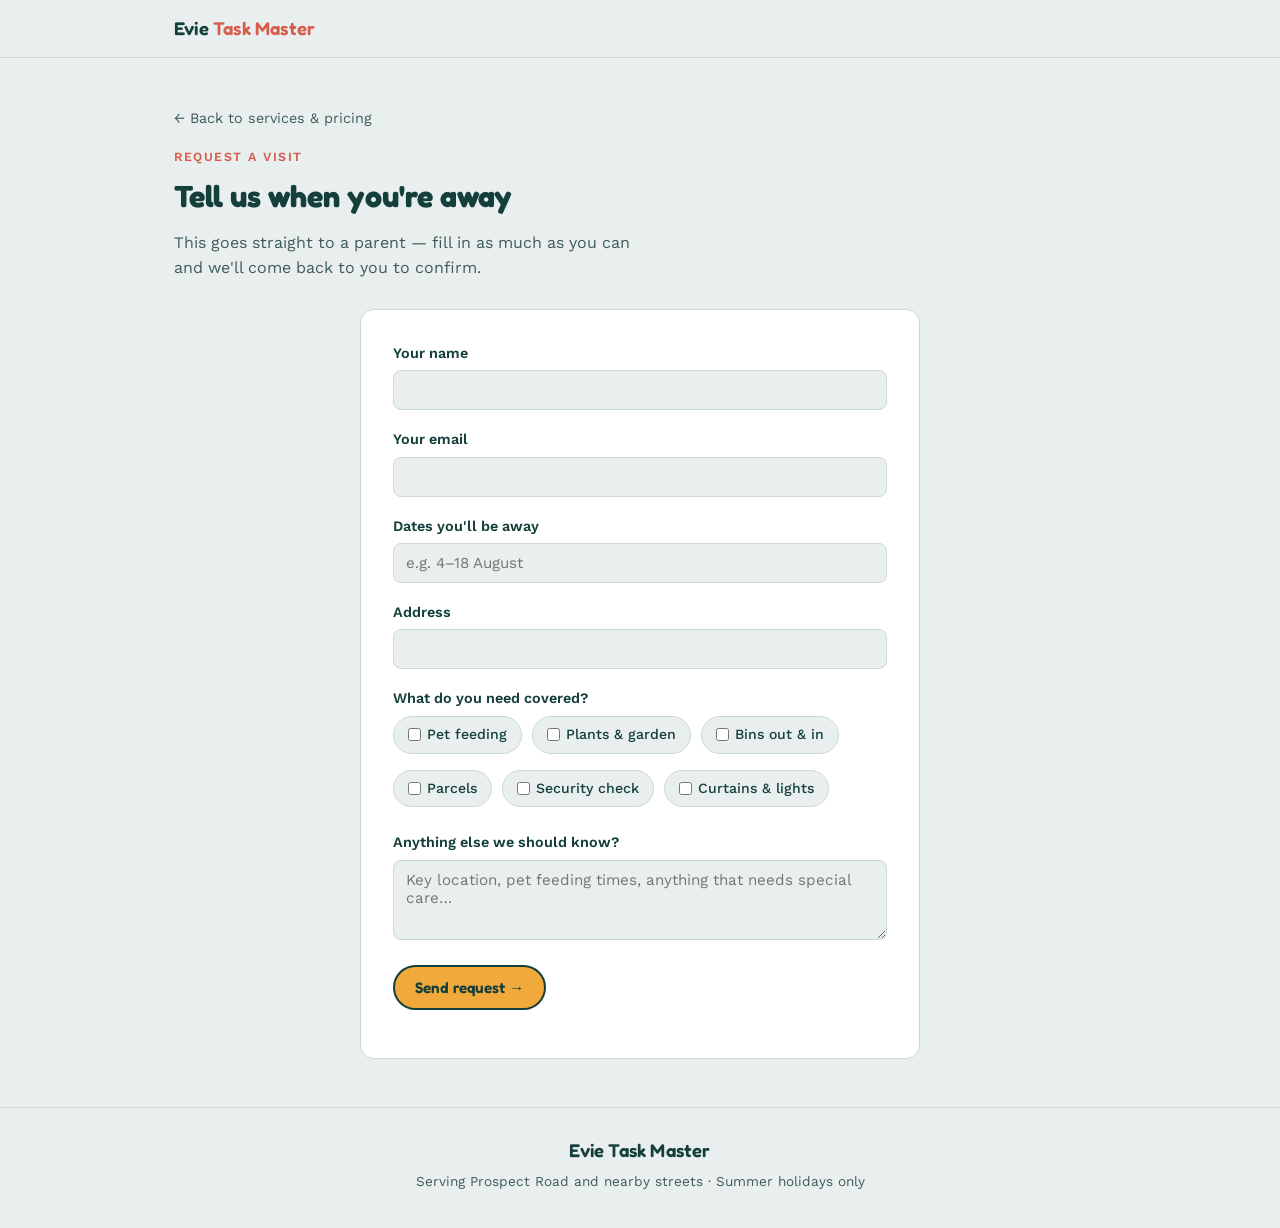
==== contact.html @ 544d4926 "Add files via upload" ====
<!DOCTYPE html>
<html lang="en">
<head>
<meta charset="UTF-8">
<meta name="viewport" content="width=device-width, initial-scale=1.0">
<title>Request a visit — Evie Task Master</title>
<meta name="description" content="Request a holiday visit from Evie Task Master — Prospect Road and nearby.">
<link rel="preconnect" href="https://fonts.googleapis.com">
<link rel="preconnect" href="https://fonts.gstatic.com" crossorigin>
<link href="https://fonts.googleapis.com/css2?family=Fredoka:wght@500;600;700&family=Work+Sans:wght@400;500;600&display=swap" rel="stylesheet">
<link rel="stylesheet" href="styles.css">

<!--
  SETUP NEEDED before this goes live:
  1. Go to formspree.io and sign up free with the email you want enquiries
     sent to (this can be your own email — it stays private, it's never
     shown anywhere in this page's code).
  2. Create a new form, copy the endpoint it gives you
     (looks like https://formspree.io/f/abcd1234).
  3. Paste that into the form's "action" attribute below, replacing
     YOUR_FORM_ID.
  Until that's done, the form will not actually deliver anywhere.
-->
</head>
<body>

<header>
  <div class="wrap">
    <a class="brand" href="index.html">Evie <span>Task Master</span></a>
  </div>
</header>

<section>
  <div class="wrap">
    <a class="back-link" href="index.html">← Back to services &amp; pricing</a>
    <span class="eyebrow">Request a visit</span>
    <h1 style="font-size:1.9rem;">Tell us when you're away</h1>
    <p style="color:var(--text-soft); max-width:46ch; margin-top:6px;">This goes straight to a parent — fill in as much as you can and we'll come back to you to confirm.</p>

    <div class="contact-card" style="margin-top:28px;">
      <form id="requestForm" action="https://formspree.io/f/YOUR_FORM_ID" method="POST">
        <input type="hidden" name="_subject" value="Evie Task Master – New visit request">

        <div class="field">
          <label for="name">Your name</label>
          <input type="text" id="name" name="name" required>
        </div>

        <div class="field">
          <label for="email">Your email</label>
          <input type="email" id="email" name="email" required>
        </div>

        <div class="field">
          <label for="dates">Dates you'll be away</label>
          <input type="text" id="dates" name="dates" placeholder="e.g. 4–18 August">
        </div>

        <div class="field">
          <label for="address">Address</label>
          <input type="text" id="address" name="address" required>
        </div>

        <div class="field">
          <label>What do you need covered?</label>
          <div class="check-grid">
            <label><input type="checkbox" name="services" value="Pet feeding"> Pet feeding</label>
            <label><input type="checkbox" name="services" value="Plants & garden"> Plants &amp; garden</label>
            <label><input type="checkbox" name="services" value="Bins out & in"> Bins out &amp; in</label>
            <label><input type="checkbox" name="services" value="Parcels"> Parcels</label>
            <label><input type="checkbox" name="services" value="Security check"> Security check</label>
            <label><input type="checkbox" name="services" value="Curtains & lights"> Curtains &amp; lights</label>
          </div>
        </div>

        <div class="field">
          <label for="notes">Anything else we should know?</label>
          <textarea id="notes" name="notes" placeholder="Key location, pet feeding times, anything that needs special care…"></textarea>
        </div>

        <button type="submit" class="btn" id="submitBtn">Send request →</button>
      </form>
      <p class="form-msg" id="formMsg" role="status"></p>
    </div>
  </div>
</section>

<footer>
  <span class="brand">Evie Task Master</span>
  Serving Prospect Road and nearby streets · Summer holidays only
</footer>

<script>
  const form = document.getElementById('requestForm');
  const msg = document.getElementById('formMsg');
  const btn = document.getElementById('submitBtn');

  form.addEventListener('submit', async (e) => {
    e.preventDefault();
    btn.disabled = true;
    btn.textContent = 'Sending…';
    msg.textContent = '';
    msg.className = 'form-msg';

    try {
      const response = await fetch(form.action, {
        method: 'POST',
        body: new FormData(form),
        headers: { 'Accept': 'application/json' }
      });

      if (response.ok) {
        form.reset();
        form.hidden = true;
        msg.textContent = "Thanks! That's been sent through — we'll reply by email to confirm.";
        msg.className = 'form-msg success';
      } else {
        throw new Error('Form service returned an error');
      }
    } catch (err) {
      msg.textContent = "Sorry, that didn't send. Please try again, or check the form is set up correctly.";
      msg.className = 'form-msg error';
      btn.disabled = false;
      btn.textContent = 'Send request →';
    }
  });
</script>

</body>
</html>
---- styles.css ----
:root{
  --ink:#143F3B;
  --paper:#E9EFEF;
  --paper-card:#FFFFFF;
  --marigold:#F2A93B;
  --marigold-dark:#D88F1F;
  --postmark:#D85C4C;
  --line:#CBD9D6;
  --text-soft:#3E5B57;
  --radius:14px;

  --cat-cream:#E9CDA3;
  --blossom:#F0A9B8;
  --blossom-soft:#F6CBD5;
  --sage:#8FB89B;
  --sky-glass:#C7E2E2;
  --kraft:#C9A476;
}

*{box-sizing:border-box;}
html{scroll-behavior:smooth;}
@media (prefers-reduced-motion: reduce){
  html{scroll-behavior:auto;}
  *{transition:none !important;}
}

body{
  margin:0;
  background:var(--paper);
  color:var(--ink);
  font-family:'Work Sans', sans-serif;
  line-height:1.55;
}

h1,h2,h3{
  font-family:'Fredoka', sans-serif;
  margin:0 0 .4em;
  color:var(--ink);
}

a{color:var(--ink);}
a:focus-visible, button:focus-visible, input:focus-visible, textarea:focus-visible{
  outline:3px solid var(--marigold-dark);
  outline-offset:2px;
}

.wrap{
  max-width:980px;
  margin:0 auto;
  padding:0 24px;
  position:relative;
}

/* Header */
header{
  position:sticky;
  top:0;
  background:rgba(233,239,239,0.92);
  backdrop-filter:blur(6px);
  border-bottom:1px solid var(--line);
  z-index:10;
}
header .wrap{
  display:flex;
  align-items:center;
  justify-content:space-between;
  padding-top:14px;
  padding-bottom:14px;
}
.brand{
  font-family:'Fredoka', sans-serif;
  font-weight:600;
  font-size:1.15rem;
  letter-spacing:.2px;
  text-decoration:none;
}
.brand span{color:var(--postmark);}

.btn{
  display:inline-block;
  background:var(--marigold);
  color:var(--ink);
  font-family:'Fredoka', sans-serif;
  font-weight:600;
  text-decoration:none;
  padding:11px 20px;
  border-radius:999px;
  border:2px solid var(--ink);
  transition:transform .15s ease, background .15s ease;
  font-size:.95rem;
  cursor:pointer;
}
.btn:hover{background:var(--marigold-dark); transform:translateY(-1px);}
.btn-small{padding:8px 16px; font-size:.85rem;}
.btn:disabled{opacity:.6; cursor:default; transform:none;}

/* Decorative doodles */
.doodle{position:absolute; pointer-events:none;}

/* Hero */
.hero{padding:64px 0 56px; overflow:hidden;}
.hero .wrap{
  display:flex;
  align-items:center;
  justify-content:space-between;
  gap:40px;
}
.hero .wrap > div:first-child{flex:1 1 420px;}
.hero .postmark{flex:0 0 172px;}
.hero h1{font-size:2.6rem; line-height:1.08;}
.hero p.lede{font-size:1.15rem; color:var(--text-soft); max-width:32ch; margin:0 0 28px;}

/* Postmark badge */
.postmark{
  width:172px; height:172px; border-radius:50%;
  border:3px dashed var(--postmark);
  display:flex; align-items:center; justify-content:center;
  margin:0 auto; position:relative; flex-shrink:0;
  background:var(--paper-card);
}
.postmark-inner{
  width:138px; height:138px; border-radius:50%;
  border:2px solid var(--postmark);
  display:flex; flex-direction:column; align-items:center; justify-content:center;
  text-align:center; color:var(--postmark);
  font-family:'Fredoka', sans-serif; font-weight:600;
  transform:rotate(-8deg);
}
.postmark-inner .top{font-size:.78rem; letter-spacing:1.5px;}
.postmark-inner .mid{font-size:1.55rem; line-height:1;}
.postmark-inner .bot{font-size:.72rem; letter-spacing:1px;}

/* Sections */
section{padding:48px 0; position:relative;}
.eyebrow{
  text-transform:uppercase; letter-spacing:1.5px; font-size:.78rem;
  font-weight:600; color:var(--postmark); margin-bottom:6px; display:block;
}

.cards{display:flex; flex-wrap:wrap; gap:18px; margin-top:28px;}
.card{
  background:var(--paper-card); border:1px solid var(--line);
  border-radius:var(--radius); padding:22px 18px; text-align:center;
  flex:1 1 190px;
}
.card .icon{width:56px; height:56px; margin:0 auto 12px;}
.card h3{font-size:1.02rem; margin-bottom:4px;}
.card p{margin:0; font-size:.88rem; color:var(--text-soft);}

/* How it works */
.steps{display:flex; flex-wrap:wrap; gap:20px; margin-top:28px;}
.step{
  background:var(--paper-card); border:1px solid var(--line);
  border-radius:var(--radius); padding:20px; flex:1 1 220px;
}
.step .num{
  font-family:'Fredoka', sans-serif; font-weight:700; font-size:1.6rem;
  color:var(--marigold-dark); display:block; margin-bottom:6px;
}
.step p{margin:0; font-size:.9rem; color:var(--text-soft);}

/* Pricing - luggage tags */
.tags{display:flex; flex-wrap:wrap; gap:26px; margin-top:32px;}
.tag{
  background:var(--paper-card); border:1px solid var(--line);
  border-radius:10px; padding:26px 18px 20px; text-align:center;
  position:relative; flex:1 1 220px;
}
.tag::before{
  content:""; width:14px; height:14px; border:2px solid var(--ink);
  border-radius:50%; background:var(--paper); position:absolute;
  top:-7px; left:50%; transform:translateX(-50%);
}
.tag .price{font-family:'Fredoka', sans-serif; font-weight:700; font-size:2rem; color:var(--ink);}
.tag .price small{font-size:.95rem; font-weight:500; color:var(--text-soft);}
.tag h3{font-size:1rem; margin-bottom:6px;}
.tag p{font-size:.85rem; color:var(--text-soft); margin:6px 0 0;}

/* Trust */
.trust{
  background:var(--paper-card); border:1px solid var(--line);
  border-radius:var(--radius); padding:26px 28px; margin-top:8px;
}
.trust p{margin:0 0 10px; font-size:.95rem;}
.trust p:last-child{margin-bottom:0;}

.cta-band{text-align:center; padding:54px 0;}
.cta-band h2{font-size:1.7rem;}
.cta-band p{color:var(--text-soft); margin-bottom:24px;}

footer{
  border-top:1px solid var(--line); padding:28px 0 36px;
  text-align:center; color:var(--text-soft); font-size:.85rem;
  position:relative;
}
footer .brand{display:block; margin-bottom:6px; color:var(--ink);}

/* Contact page form */
.contact-card{
  background:var(--paper-card); border:1px solid var(--line);
  border-radius:var(--radius); padding:32px; max-width:560px; margin:0 auto;
}
.field{margin-bottom:18px;}
.field label{
  display:block; font-weight:600; font-size:.9rem; margin-bottom:6px;
}
.field input[type="text"],
.field input[type="email"],
.field textarea{
  width:100%; padding:10px 12px; border:1px solid var(--line);
  border-radius:8px; font-family:'Work Sans', sans-serif; font-size:.95rem;
  background:var(--paper);
}
.field textarea{resize:vertical; min-height:80px;}
.check-grid{display:flex; flex-wrap:wrap; gap:10px;}
.check-grid label{
  display:flex; align-items:center; gap:6px; font-weight:500;
  font-size:.88rem; background:var(--paper); border:1px solid var(--line);
  border-radius:999px; padding:7px 14px; cursor:pointer;
}
.check-grid input{accent-color:var(--postmark); margin:0;}
.form-msg{margin-top:16px; font-size:.9rem;}
.form-msg.success{color:var(--sage);}
.form-msg.error{color:var(--postmark);}
.back-link{display:inline-block; margin-bottom:18px; font-size:.9rem; color:var(--text-soft); text-decoration:none;}
.back-link:hover{color:var(--ink);}

@media (max-width:760px){
  .hero .wrap{flex-direction:column; text-align:center;}
  .hero p.lede{margin-left:auto; margin-right:auto;}
  .cards{flex-direction:column;}
  .card{flex:1 1 auto;}
  .steps{flex-direction:column;}
  .step{flex:1 1 auto;}
  .tags{flex-direction:column;}
  .tag{flex:1 1 auto;}
  .hero h1{font-size:2.1rem;}
  .contact-card{padding:24px;}
}
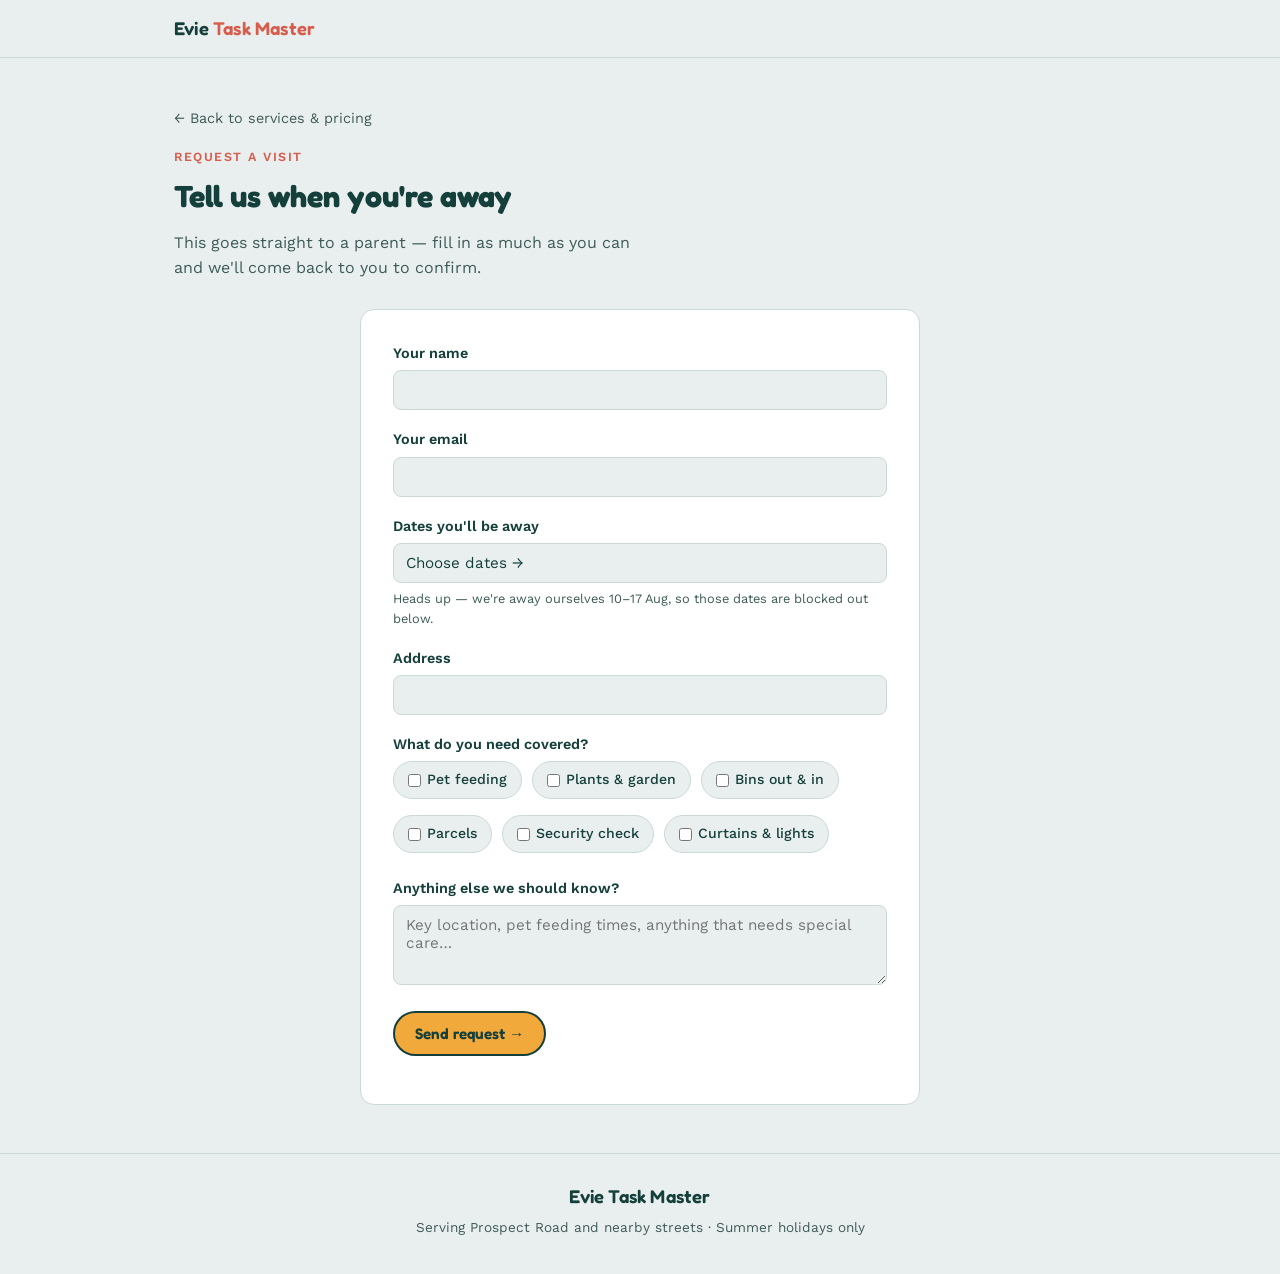
==== commit 6e795cad: "Add files via upload" ====
--- a/contact.html
+++ b/contact.html
@@ -51,9 +51,25 @@
           <input type="email" id="email" name="email" required>
         </div>
 
-        <div class="field">
-          <label for="dates">Dates you'll be away</label>
-          <input type="text" id="dates" name="dates" placeholder="e.g. 4–18 August">
+        <div class="field date-field">
+          <label for="datesTrigger">Dates you'll be away</label>
+          <button type="button" id="datesTrigger" class="date-trigger" aria-haspopup="dialog" aria-expanded="false">Choose dates →</button>
+          <input type="hidden" id="datesHidden" name="dates">
+          <p class="field-note">Heads up — we're away ourselves 10–17 Aug, so those dates are blocked out below.</p>
+
+          <div class="date-popover" id="datePopover" hidden>
+            <div class="date-popover-head">
+              <button type="button" id="prevMonth" aria-label="Previous month">‹</button>
+              <span id="monthLabel"></span>
+              <button type="button" id="nextMonth" aria-label="Next month">›</button>
+            </div>
+            <div class="date-grid" id="dateGrid"></div>
+            <p class="date-warning" id="dateWarning" hidden></p>
+            <div class="date-popover-foot">
+              <button type="button" id="clearDates" class="link-btn">Clear</button>
+              <button type="button" id="applyDates" class="btn btn-small">Done</button>
+            </div>
+          </div>
         </div>
 
         <div class="field">
@@ -91,6 +107,141 @@
 </footer>
 
 <script>
+  // ---- Date-range picker, with our own holiday week blocked out ----
+  const BLOCKED_FROM = new Date(2026, 7, 10); // 10 Aug 2026
+  const BLOCKED_TO   = new Date(2026, 7, 17); // 17 Aug 2026
+  const VIEW_MIN = new Date(2026, 5, 1);  // Jun 2026
+  const VIEW_MAX = new Date(2026, 9, 1);  // Oct 2026
+
+  const trigger   = document.getElementById('datesTrigger');
+  const popover   = document.getElementById('datePopover');
+  const grid      = document.getElementById('dateGrid');
+  const monthLbl  = document.getElementById('monthLabel');
+  const prevBtn   = document.getElementById('prevMonth');
+  const nextBtn   = document.getElementById('nextMonth');
+  const clearBtn  = document.getElementById('clearDates');
+  const applyBtn  = document.getElementById('applyDates');
+  const warningEl = document.getElementById('dateWarning');
+  const hiddenDates = document.getElementById('datesHidden');
+
+  let viewDate = new Date(2026, 7, 1); // default open on August 2026
+  let rangeStart = null, rangeEnd = null;
+
+  const sameDay = (a, b) => a.getFullYear() === b.getFullYear() && a.getMonth() === b.getMonth() && a.getDate() === b.getDate();
+  const isBlocked = (d) => d >= BLOCKED_FROM && d <= BLOCKED_TO;
+  const fmt = (d) => d.toLocaleDateString('en-GB', { day: 'numeric', month: 'short' });
+
+  function rangeHitsBlocked(start, end) {
+    const d = new Date(start);
+    while (d <= end) {
+      if (isBlocked(d)) return true;
+      d.setDate(d.getDate() + 1);
+    }
+    return false;
+  }
+
+  function renderCalendar() {
+    monthLbl.textContent = viewDate.toLocaleDateString('en-GB', { month: 'long', year: 'numeric' });
+    prevBtn.disabled = viewDate <= VIEW_MIN;
+    nextBtn.disabled = viewDate >= VIEW_MAX;
+
+    grid.innerHTML = '';
+    ['Mo','Tu','We','Th','Fr','Sa','Su'].forEach(wd => {
+      const s = document.createElement('span');
+      s.className = 'wd'; s.textContent = wd;
+      grid.appendChild(s);
+    });
+
+    const year = viewDate.getFullYear(), month = viewDate.getMonth();
+    const firstDay = new Date(year, month, 1);
+    const offset = (firstDay.getDay() + 6) % 7; // Monday-first
+    const daysInMonth = new Date(year, month + 1, 0).getDate();
+
+    for (let i = 0; i < offset; i++) {
+      const pad = document.createElement('span');
+      pad.className = 'pad';
+      grid.appendChild(pad);
+    }
+
+    for (let day = 1; day <= daysInMonth; day++) {
+      const date = new Date(year, month, day);
+      const btn = document.createElement('button');
+      btn.type = 'button';
+      btn.textContent = day;
+      btn.setAttribute('aria-label', date.toLocaleDateString('en-GB', { day: 'numeric', month: 'long', year: 'numeric' }));
+
+      if (isBlocked(date)) {
+        btn.classList.add('blocked');
+        btn.disabled = true;
+        btn.title = "We're away ourselves these dates too";
+      } else {
+        if (rangeStart && sameDay(date, rangeStart)) btn.classList.add('range-start');
+        if (rangeEnd && sameDay(date, rangeEnd)) btn.classList.add('range-end');
+        if (rangeStart && rangeEnd && date > rangeStart && date < rangeEnd) btn.classList.add('in-range');
+        btn.addEventListener('click', () => handleDayClick(date));
+      }
+      grid.appendChild(btn);
+    }
+  }
+
+  function handleDayClick(date) {
+    warningEl.hidden = true;
+    if (!rangeStart || rangeEnd) {
+      rangeStart = date; rangeEnd = null;
+    } else if (date < rangeStart) {
+      rangeStart = date; rangeEnd = null;
+    } else {
+      if (rangeHitsBlocked(rangeStart, date)) {
+        warningEl.textContent = "Those dates span 10–17 Aug, when we're away too — pick a range that doesn't cross them.";
+        warningEl.hidden = false;
+        rangeStart = date; rangeEnd = null;
+      } else {
+        rangeEnd = date;
+      }
+    }
+    // Deferred: rebuilding the grid here (it replaces the button just
+    // clicked) must happen after this click event finishes bubbling,
+    // otherwise the outside-click listener sees a detached target and
+    // closes the popover immediately.
+    setTimeout(() => { renderCalendar(); updateTriggerText(); }, 0);
+  }
+
+  function updateTriggerText() {
+    if (rangeStart && rangeEnd) {
+      const text = (rangeStart.getMonth() === rangeEnd.getMonth())
+        ? `${rangeStart.getDate()}–${fmt(rangeEnd)} ${rangeEnd.getFullYear()}`
+        : `${fmt(rangeStart)} – ${fmt(rangeEnd)} ${rangeEnd.getFullYear()}`;
+      trigger.textContent = text;
+      hiddenDates.value = text;
+    } else if (rangeStart) {
+      trigger.textContent = `${fmt(rangeStart)} — pick your last day…`;
+      hiddenDates.value = '';
+    } else {
+      trigger.textContent = 'Choose dates →';
+      hiddenDates.value = '';
+    }
+  }
+
+  function openPopover() {
+    popover.hidden = false;
+    trigger.setAttribute('aria-expanded', 'true');
+    renderCalendar();
+  }
+  function closePopover() {
+    popover.hidden = true;
+    trigger.setAttribute('aria-expanded', 'false');
+  }
+
+  trigger.addEventListener('click', () => popover.hidden ? openPopover() : closePopover());
+  prevBtn.addEventListener('click', () => { if (!prevBtn.disabled) { viewDate = new Date(viewDate.getFullYear(), viewDate.getMonth() - 1, 1); renderCalendar(); } });
+  nextBtn.addEventListener('click', () => { if (!nextBtn.disabled) { viewDate = new Date(viewDate.getFullYear(), viewDate.getMonth() + 1, 1); renderCalendar(); } });
+  clearBtn.addEventListener('click', () => { rangeStart = null; rangeEnd = null; warningEl.hidden = true; renderCalendar(); updateTriggerText(); });
+  applyBtn.addEventListener('click', closePopover);
+  document.addEventListener('click', (e) => {
+    if (!popover.hidden && !popover.contains(e.target) && e.target !== trigger) closePopover();
+  });
+
+  // ---- Form submission ----
   const form = document.getElementById('requestForm');
   const msg = document.getElementById('formMsg');
   const btn = document.getElementById('submitBtn');
--- a/styles.css
+++ b/styles.css
@@ -106,29 +106,10 @@
   gap:40px;
 }
 .hero .wrap > div:first-child{flex:1 1 420px;}
-.hero .postmark{flex:0 0 172px;}
+.hero .hero-illustration{flex:0 0 230px;}
+.hero-illustration img{width:100%; height:auto; display:block;}
 .hero h1{font-size:2.6rem; line-height:1.08;}
 .hero p.lede{font-size:1.15rem; color:var(--text-soft); max-width:32ch; margin:0 0 28px;}
-
-/* Postmark badge */
-.postmark{
-  width:172px; height:172px; border-radius:50%;
-  border:3px dashed var(--postmark);
-  display:flex; align-items:center; justify-content:center;
-  margin:0 auto; position:relative; flex-shrink:0;
-  background:var(--paper-card);
-}
-.postmark-inner{
-  width:138px; height:138px; border-radius:50%;
-  border:2px solid var(--postmark);
-  display:flex; flex-direction:column; align-items:center; justify-content:center;
-  text-align:center; color:var(--postmark);
-  font-family:'Fredoka', sans-serif; font-weight:600;
-  transform:rotate(-8deg);
-}
-.postmark-inner .top{font-size:.78rem; letter-spacing:1.5px;}
-.postmark-inner .mid{font-size:1.55rem; line-height:1;}
-.postmark-inner .bot{font-size:.72rem; letter-spacing:1px;}
 
 /* Sections */
 section{padding:48px 0; position:relative;}
@@ -225,9 +206,44 @@
 .back-link{display:inline-block; margin-bottom:18px; font-size:.9rem; color:var(--text-soft); text-decoration:none;}
 .back-link:hover{color:var(--ink);}
 
+/* Date-range picker */
+.date-field{position:relative;}
+.field-note{font-size:.8rem; color:var(--text-soft); margin:6px 0 0;}
+.date-trigger{
+  width:100%; text-align:left; padding:10px 12px; border:1px solid var(--line);
+  border-radius:8px; background:var(--paper); font-family:'Work Sans', sans-serif;
+  font-size:.95rem; color:var(--ink); cursor:pointer;
+}
+.date-trigger:hover{border-color:var(--marigold-dark);}
+.date-popover{
+  position:absolute; top:calc(100% + 8px); left:0; z-index:20;
+  background:var(--paper-card); border:1px solid var(--line); border-radius:12px;
+  padding:16px; width:290px; box-shadow:0 10px 28px rgba(20,63,59,0.18);
+}
+.date-popover-head{display:flex; align-items:center; justify-content:space-between; margin-bottom:10px; font-family:'Fredoka', sans-serif; font-weight:600; font-size:.92rem;}
+.date-popover-head button{background:none; border:none; font-size:1.2rem; cursor:pointer; color:var(--ink); padding:2px 10px; border-radius:6px;}
+.date-popover-head button:hover:not(:disabled){background:var(--paper);}
+.date-popover-head button:disabled{opacity:.3; cursor:default;}
+.date-grid{display:flex; flex-wrap:wrap; gap:3px; text-align:center;}
+.date-grid .wd{flex:0 0 calc((100% - 18px) / 7); font-size:.68rem; color:var(--text-soft); padding-bottom:4px;}
+.date-grid .pad{flex:0 0 calc((100% - 18px) / 7); visibility:hidden;}
+.date-grid button{
+  flex:0 0 calc((100% - 18px) / 7);
+  aspect-ratio:1; border:none; background:none; border-radius:8px; font-size:.8rem;
+  cursor:pointer; color:var(--ink); font-family:'Work Sans', sans-serif; padding:0;
+}
+.date-grid button:hover:not(:disabled){background:var(--paper);}
+.date-grid button.blocked{color:#A9B8B6; text-decoration:line-through; cursor:not-allowed;}
+.date-grid button.in-range{background:var(--blossom-soft);}
+.date-grid button.range-start, .date-grid button.range-end{background:var(--marigold); color:var(--ink); font-weight:600;}
+.date-popover-foot{display:flex; justify-content:space-between; align-items:center; margin-top:12px;}
+.link-btn{background:none; border:none; color:var(--text-soft); text-decoration:underline; font-size:.85rem; cursor:pointer; padding:4px;}
+.date-warning{font-size:.78rem; color:var(--postmark); margin:8px 0 0;}
+
 @media (max-width:760px){
   .hero .wrap{flex-direction:column; text-align:center;}
   .hero p.lede{margin-left:auto; margin-right:auto;}
+  .hero-illustration{flex:0 0 auto; max-width:220px; margin:0 auto;}
   .cards{flex-direction:column;}
   .card{flex:1 1 auto;}
   .steps{flex-direction:column;}
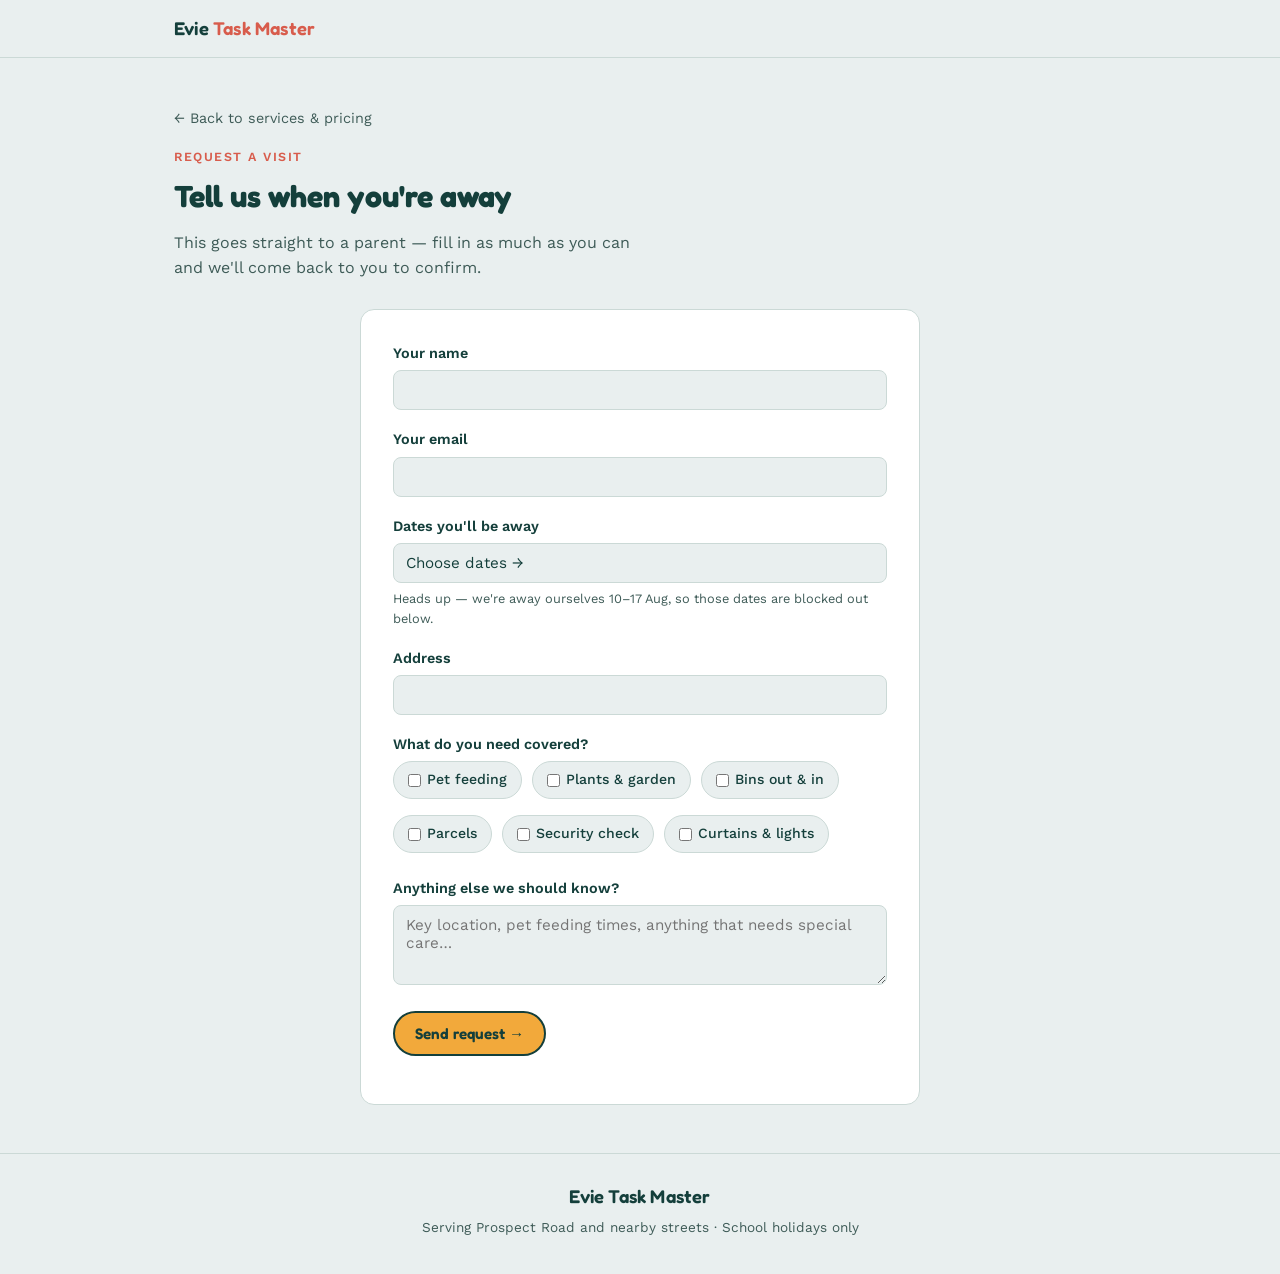
==== commit 26bc565b: "Update contact.html" ====
--- a/contact.html
+++ b/contact.html
@@ -38,7 +38,7 @@
     <p style="color:var(--text-soft); max-width:46ch; margin-top:6px;">This goes straight to a parent — fill in as much as you can and we'll come back to you to confirm.</p>
 
     <div class="contact-card" style="margin-top:28px;">
-      <form id="requestForm" action="https://formspree.io/f/YOUR_FORM_ID" method="POST">
+      <form id="requestForm" action="https://formspree.io/f/xgojyeql" method="POST">
         <input type="hidden" name="_subject" value="Evie Task Master – New visit request">
 
         <div class="field">
@@ -103,7 +103,7 @@
 
 <footer>
   <span class="brand">Evie Task Master</span>
-  Serving Prospect Road and nearby streets · Summer holidays only
+  Serving Prospect Road and nearby streets · School holidays only
 </footer>
 
 <script>
--- a/styles.css
+++ b/styles.css
@@ -106,7 +106,7 @@
   gap:40px;
 }
 .hero .wrap > div:first-child{flex:1 1 420px;}
-.hero .hero-illustration{flex:0 0 230px;}
+.hero .hero-illustration{flex:0 0 420px;}
 .hero-illustration img{width:100%; height:auto; display:block;}
 .hero h1{font-size:2.6rem; line-height:1.08;}
 .hero p.lede{font-size:1.15rem; color:var(--text-soft); max-width:32ch; margin:0 0 28px;}
